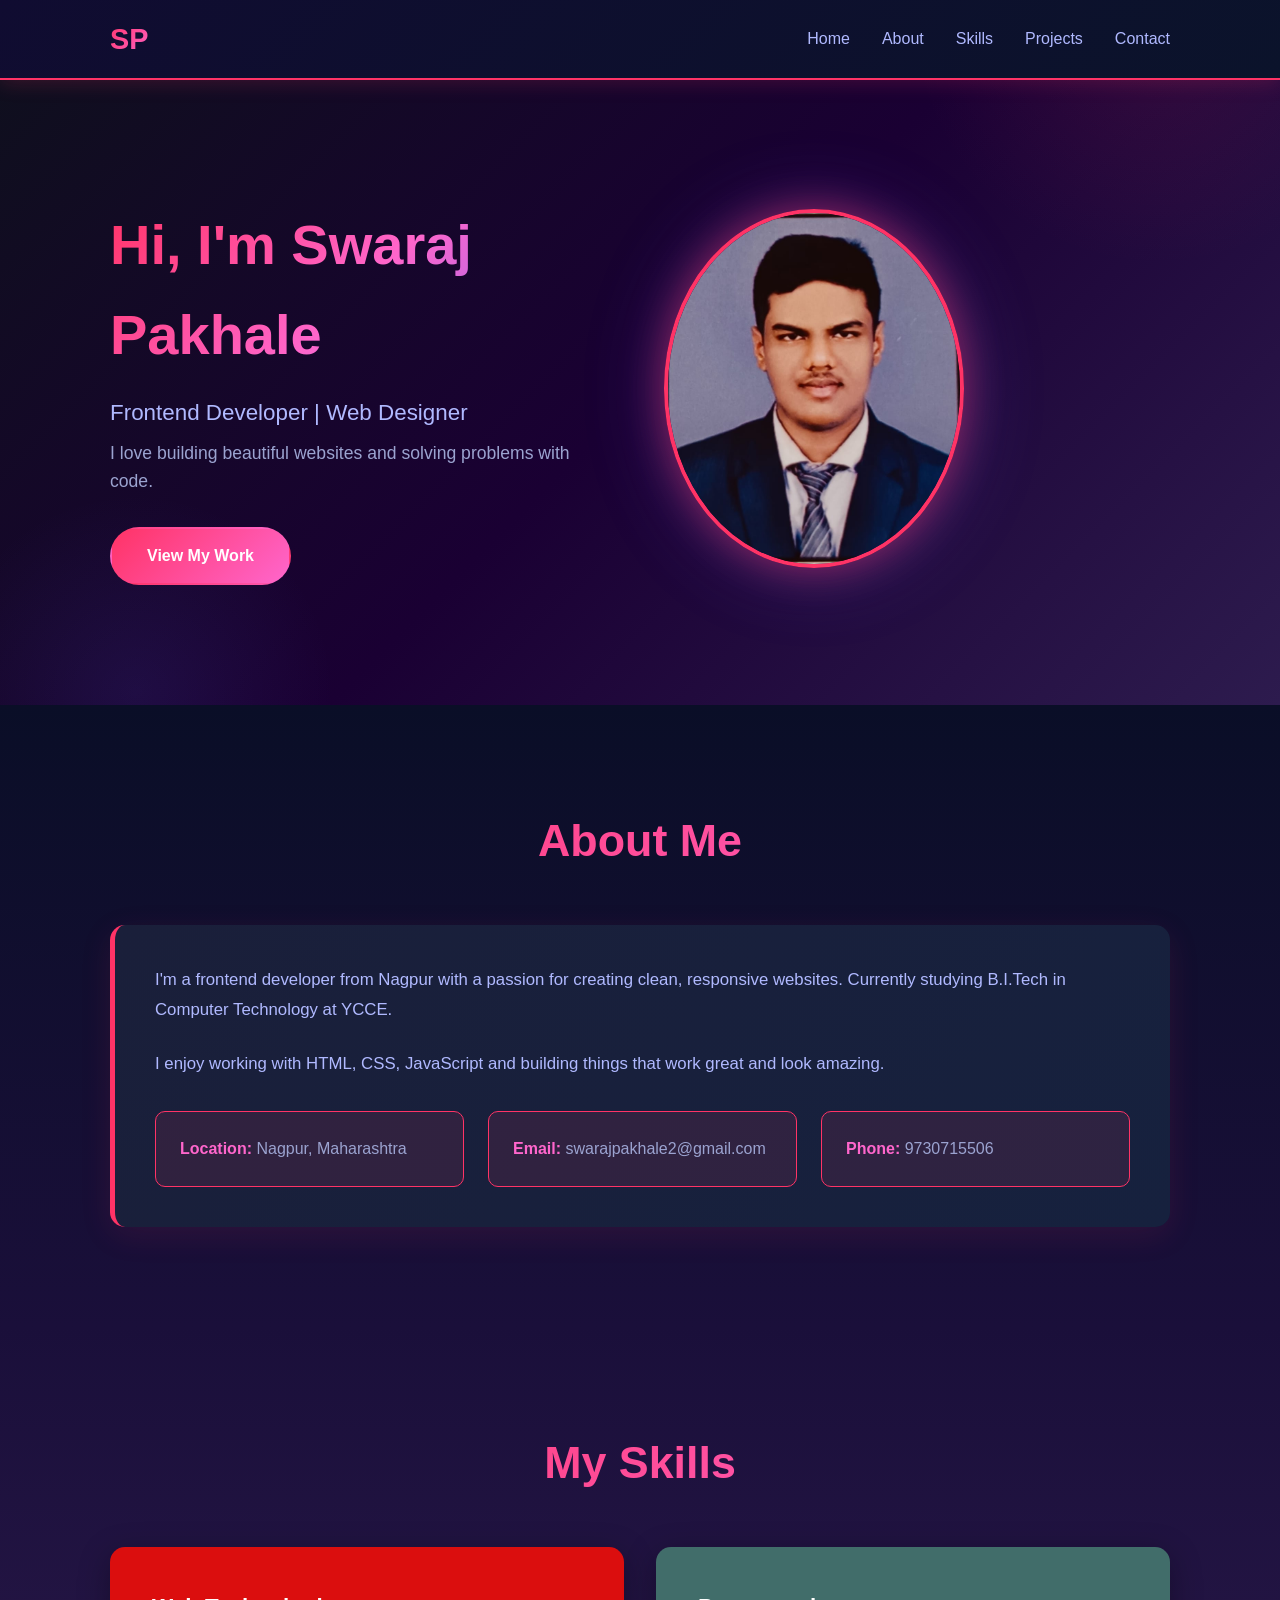
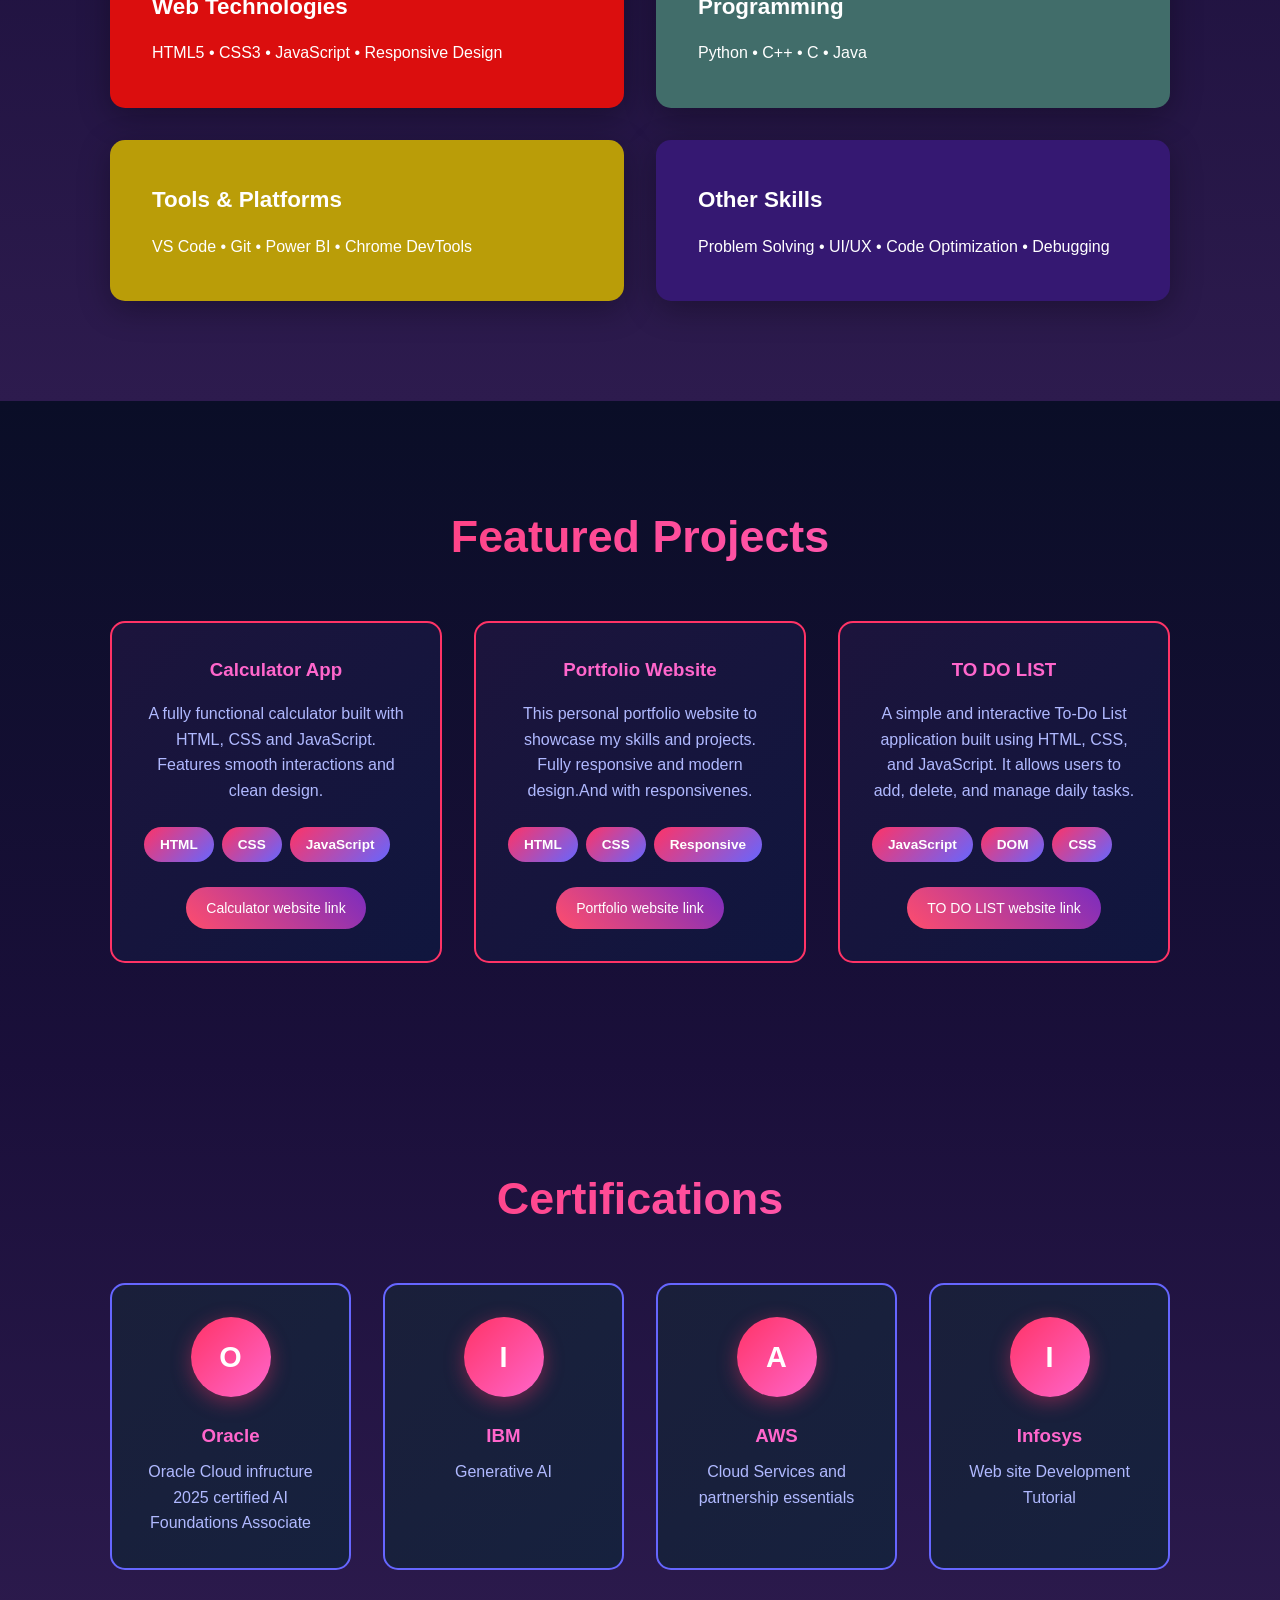
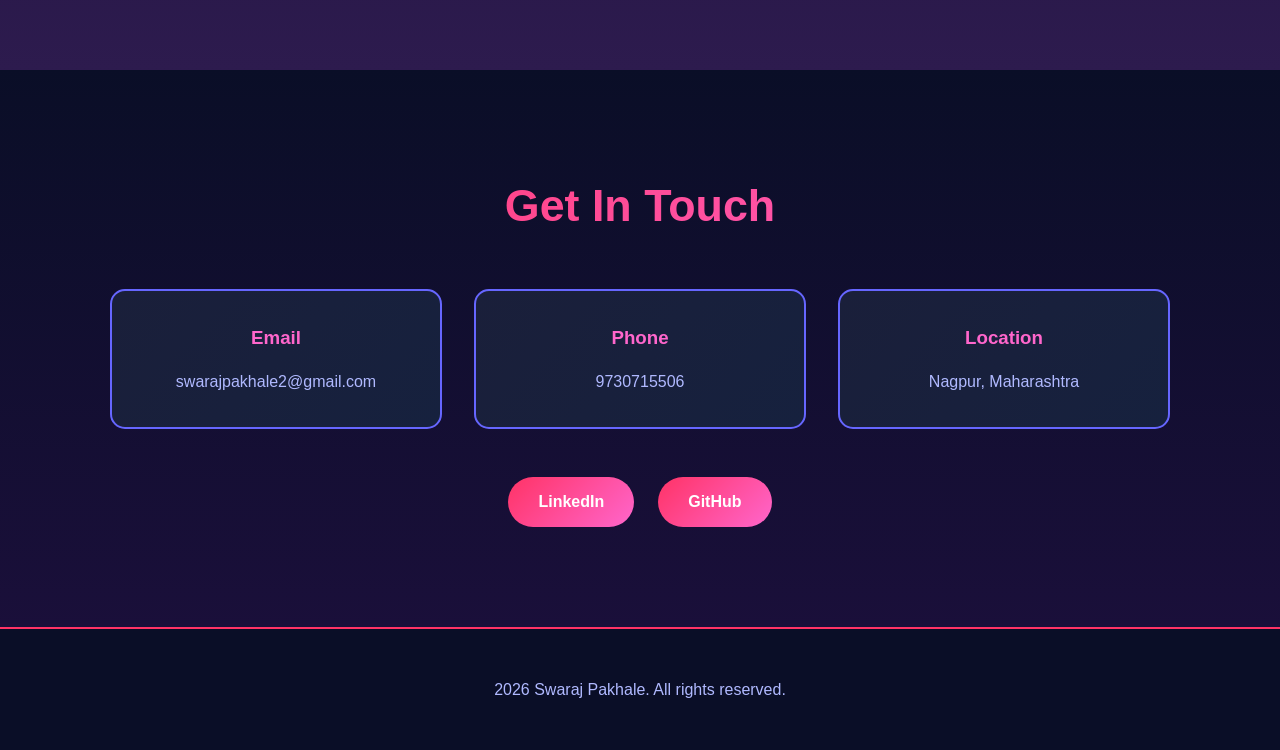
==== index.html @ 711a6324 "Initial portfolio upload Added HTML, CSS and profile image for portfolio website" ====
<!DOCTYPE html>
<html lang="en">
<head>
    <meta charset="UTF-8">
    <meta name="viewport" content="width=device-width, initial-scale=1.0">
    <title>Swaraj Pakhale - Frontend Developer</title>
    <link rel="stylesheet" href="style.css">
</head>
<body>
    <nav class="navbar">
        <div class="container">
        <div class="logo">SP</div>
            <ul class="nav-menu">
                <li><a href="#home">Home</a></li>
                <li><a href="#about">About</a></li>
                <li><a href="#skills">Skills</a></li>
                <li><a href="#projects">Projects</a></li>
                <li><a href="#contact">Contact</a></li>
            </ul>
        </div>
    </nav>

    <header id="home" class="hero">
        <div class="container">
            <div class="hero-text">
                <h1>Hi, I'm Swaraj Pakhale</h1>
                <p class="subtext">Frontend Developer | Web Designer</p>
                <p class="desc">I love building beautiful websites and solving problems with code.</p>
                <a href="#projects" class="btn">View My Work</a>
            </div>
            <div class="hero-image">
               <img src="profile.jpg.jpeg" alt="Swaraj">
            </div>
        </div>
    </header>

    <section id="about" class="about">
        <div class="container">
            <h2>About Me</h2>
            <div class="about-box">
                <p>I'm a frontend developer from Nagpur with a passion for creating clean, responsive websites. Currently studying B.I.Tech in Computer Technology at YCCE.</p>
                <p>I enjoy working with HTML, CSS, JavaScript and building things that work great and look amazing.</p>
                <div class="info-items">
                    <div class="info">
                        <strong>Location:</strong> Nagpur, Maharashtra
                    </div>
                    <div class="info">
                        <strong>Email:</strong> swarajpakhale2@gmail.com
                    </div>
                    <div class="info">
                        <strong>Phone:</strong> 9730715506
                    </div>
                </div>
            </div>
        </div>
    </section>

    <section id="skills" class="skills">
        <div class="container">
            <h2>My Skills</h2>
            <div class="skills-grid">
                <div class="skill-card" style="background: #db0e0e;">
                    <h3>Web Technologies</h3>
                    <p>HTML5 • CSS3 • JavaScript • Responsive Design</p>
                </div>
                <div class="skill-card" style="background: #416d6a;">
                    <h3>Programming</h3>
                    <p>Python • C++ • C • Java</p>
                </div>
                <div class="skill-card" style="background: #ba9d08;">
                    <h3>Tools & Platforms</h3>
                    <p>VS Code • Git • Power BI • Chrome DevTools</p>
                </div>
                <div class="skill-card" style="background: #351872;">
                    <h3>Other Skills</h3>
                    <p>Problem Solving • UI/UX • Code Optimization • Debugging</p>
                </div>
            </div>
        </div>
    </section>

    <section id="projects" class="projects">
        <div class="container">
            <h2>Featured Projects</h2>
            <div class="projects-grid">
                <div class="project">
                    <h3>Calculator App</h3>
                    <p>A fully functional calculator built with HTML, CSS and JavaScript. Features smooth interactions and clean design.</p>
                    <div class="tags">
                        <span class="tag">HTML</span>
                        <span class="tag">CSS</span>
                        <span class="tag">JavaScript</span>
                    </div>
                    <div class="project-link">
                    <a href="https://github.com/swarajpakhale/swarajpakhale.calculator-project">
                        Calculator website link
                     </a>
                    </div>            
                </div>
                <div class="project">
                    <h3>Portfolio Website</h3>
                    <p>This personal portfolio website to showcase my skills and projects. Fully responsive and modern design.And with responsivenes.</p>
                    <div class="tags">
                        <span class="tag">HTML</span>
                        <span class="tag">CSS</span>
                        <span class="tag">Responsive</span>
                    </div>
                    <div class="project-link">
                    <a href="http://127.0.0.1:5501/portfolio.website/index.html">
                        Portfolio website link
                     </a>
                    </div>
                </div>
                <div class="project">
                    <h3>TO DO LIST</h3>
                    <p>A simple and interactive To-Do List application built using HTML, CSS, and JavaScript. It allows users to add, delete, and manage daily tasks.</p>
                    <div class="tags">
                        <span class="tag">JavaScript</span>
                        <span class="tag">DOM</span>
                        <span class="tag">CSS</span>
                    </div>
                    <div class="project-link">
                    <a href="http://127.0.0.1:5501/TODO_LIST/index.html">
                        TO DO LIST website link
                     </a>
                    </div>
                </div>
            </div>
        </div>
    </section>

    <section class="certifications">
        <div class="container">
            <h2>Certifications</h2>
            <div class="cert-grid">
                <div class="cert">
                    <div class="cert-badge">O</div>
                    <h3>Oracle</h3>
                    <p>Oracle Cloud infructure 2025 certified AI Foundations Associate</p>
                </div>
                <div class="cert">
                    <div class="cert-badge">I</div>
                    <h3>IBM</h3>
                    <p>Generative AI</p>
                </div>
                <div class="cert">
                    <div class="cert-badge">A</div>
                    <h3>AWS</h3>
                    <p>Cloud Services and partnership essentials</p>
                </div>
                <div class="cert">
                    <div class="cert-badge">I</div>
                    <h3>Infosys</h3>
                    <p>Web site Development Tutorial</p>
                </div>
            </div>
        </div>
    </section>

    <section id="contact" class="contact">
        <div class="container">
            <h2>Get In Touch</h2>
            <div class="contact-info">
                <div class="contact-item">
                    <h3>Email</h3>
                    <a href="mailto:swarajpakhale2@gmail.com">swarajpakhale2@gmail.com</a>
                </div>
                <div class="contact-item">
                    <h3>Phone</h3>
                    <a href="tel:+919730715506">9730715506</a>
                </div>
                <div class="contact-item">
                    <h3>Location</h3>
                    <p>Nagpur, Maharashtra</p>
                </div>
            </div>
            <div class="social">
                <a href="https://www.linkedin.com/in/swaraj-pakhale-877059386/" class="social-link">LinkedIn</a>
                <a href="https://github.com/swarajpakhale" class="social-link">GitHub</a>
            </div>
        </div>
    </section>

    <footer>
        <p> 2026 Swaraj Pakhale. All rights reserved.</p>
    </footer>
</body>
</html>
---- style.css ----
* {
    margin: 0;
    padding: 0;
    box-sizing: border-box;
}

body {
    font-family: 'Segoe UI', Arial, sans-serif;
    line-height: 1.6;
    color: #fff;
    background: #080c23;
}

.container {
    max-width: 1100px;
    margin: 0 auto;
    padding: 0 20px;
}

.navbar {
    background: linear-gradient(135deg, #100c31 0%, #0b132b 100%);
    box-shadow: 0 2px 20px rgba(255, 51, 102, 0.2);
    position: sticky;
    top: 0;
    z-index: 100;
    border-bottom: 2px solid #ff3366;
}

.navbar .container {
    display: flex;
    justify-content: space-between;
    align-items: center;
    padding: 1rem 20px;
}

.logo {
    font-size: 1.8rem;
    font-weight: bold;
    background: linear-gradient(135deg, #ff3366 0%, #ff66cc 100%);
    -webkit-background-clip: text;
    -webkit-text-fill-color: transparent;
    background-clip: text;
}

.nav-menu {
    display: flex;
    list-style: none;
    gap: 2rem;
}

.nav-menu a {
    text-decoration: none;
    color: #b0b9ff;
    font-weight: 500;
    transition: 0.3s;
    position: relative;
}

.nav-menu a:hover {
    color: #ff3366;
}

.nav-menu a::after {
    content: '';
    position: absolute;
    bottom: -5px;
    left: 0;
    width: 0;
    height: 2px;
    background: linear-gradient(90deg, #ff3366, #ff66cc);
    transition: 0.3s;
}

.nav-menu a:hover::after {
    width: 100%;
}

.hero {
    background: linear-gradient(135deg, #0f0f1e 0%, #1a0033 50%, #2d1b4e 100%);
    color: #fff;
    padding: 120px 0;
    position: relative;
    overflow: hidden;
}

.hero::before {
    content: '';
    position: absolute;
    top: -50%;
    right: -10%;
    width: 500px;
    height: 500px;
    background: radial-gradient(circle, rgba(255, 51, 102, 0.1) 0%, transparent 70%);
    border-radius: 50%;
    animation: float 8s ease-in-out infinite;
}

.hero::after {
    content: '';
    position: absolute;
    bottom: -30%;
    left: -5%;
    width: 400px;
    height: 400px;
    background: radial-gradient(circle, rgba(102, 102, 255, 0.1) 0%, transparent 70%);
    border-radius: 50%;
    animation: float 10s ease-in-out infinite 1s;
}

@keyframes float {
    0%, 100% {
        transform: translateY(0);
    }
    50% {
        transform: translateY(30px);
    }
}

.hero .container {
    display: grid;
    grid-template-columns: 1fr 1fr;
    gap: 3rem;
    align-items: center;
    position: relative;
    z-index: 1;
}

.hero h1 {
    font-size: 3.5rem;
    margin-bottom: 1rem;
    background: linear-gradient(135deg, #ff3366 0%, #ff66cc 50%, #6666ff 100%);
    -webkit-background-clip: text;
    -webkit-text-fill-color: transparent;
    background-clip: text;
}

.subtext {
    font-size: 1.4rem;
    margin-bottom: 0.5rem;
    color: #b0b9ff;
}

.desc {
    font-size: 1.1rem;
    margin-bottom: 2rem;
    color: #9ba3d0;
}

.btn {
    display: inline-block;
    background: linear-gradient(135deg, #ff3366 0%, #ff66cc 100%);
    color: white;
    padding: 14px 35px;
    border-radius: 50px;
    text-decoration: none;
    font-weight: bold;
    transition: 0.3s;
    border: 2px solid transparent;
}

.btn:hover {
    transform: translateY(-3px);
    box-shadow: 0 10px 30px rgba(255, 51, 102, 0.4);
}

.hero-image {
    position: relative;
}

.hero-image img {
    width: 100%;
    max-width: 300px;
    border-radius: 50%;
    border: 4px solid #ff3366;
    box-shadow: 0 0 40px rgba(255, 51, 102, 0.5), 0 0 80px rgba(102, 102, 255, 0.3);
    transition: 0.3s;
}

.hero-image img:hover {
    transform: scale(1.05);
    box-shadow: 0 0 60px rgba(255, 51, 102, 0.8), 0 0 100px rgba(102, 102, 255, 0.5);
}

.about {
    padding: 100px 0;
    background: linear-gradient(180deg, #0a0e27 0%, #1a0f3a 100%);
}

.about h2, .skills h2, .projects h2, .certifications h2, .contact h2 {
    font-size: 2.8rem;
    margin-bottom: 3rem;
    text-align: center;
    background: linear-gradient(135deg, #ff3366 0%, #ff66cc 100%);
    -webkit-background-clip: text;
    -webkit-text-fill-color: transparent;
    background-clip: text;
}

.about-box {
    background: linear-gradient(135deg, #1a1f3a 0%, #16213e 100%);
    padding: 2.5rem;
    border-radius: 15px;
    border-left: 5px solid #ff3366;
    box-shadow: 0 8px 32px rgba(255, 51, 102, 0.1);
}

.about-box p {
    margin-bottom: 1.5rem;
    font-size: 1.05rem;
    color: #b0b9ff;
    line-height: 1.8;
}

.info-items {
    display: grid;
    grid-template-columns: repeat(3, 1fr);
    gap: 1.5rem;
    margin-top: 2rem;
}

.info {
    background: rgba(255, 51, 102, 0.1);
    border: 1px solid #ff3366;
    padding: 1.5rem;
    border-radius: 10px;
    color: #9ba3d0;
}

.info strong {
    color: #ff66cc;
}

.skills {
    padding: 100px 0;
    background: linear-gradient(180deg, #1a0f3a 0%, #2d1b4e 100%);
}

.skills-grid {
    display: grid;
    grid-template-columns: repeat(2, 1fr);
    gap: 2rem;
}

.skill-card {
    padding: 2.5rem;
    border-radius: 15px;
    color: white;
    box-shadow: 0 8px 32px rgba(0, 0, 0, 0.3);
    transition: 0.3s;
    border: 2px solid transparent;
    position: relative;
    overflow: hidden;
}

.skill-card::before {
    content: '';
    position: absolute;
    top: 0;
    left: 0;
    right: 0;
    bottom: 0;
    background: linear-gradient(135deg, rgba(255, 255, 255, 0.1) 0%, transparent 100%);
    opacity: 0;
    transition: 0.3s;
}

.skill-card:hover {
    transform: translateY(-8px);
    box-shadow: 0 15px 40px rgba(255, 51, 102, 0.3);
}

.skill-card:hover::before {
    opacity: 1;
}

.skill-card h3 {
    margin-bottom: 1rem;
    font-size: 1.4rem;
    position: relative;
    z-index: 1;
}

.skill-card p {
    position: relative;
    z-index: 1;
}

.projects {
    padding: 100px 0;
    background: linear-gradient(180deg, #0a0e27 0%, #1a0f3a 100%);
}

.projects-grid {
    display: grid;
    grid-template-columns: repeat(3, 1fr);
    gap: 2rem;
}

/* Certified project below css*/
.project {
    background: linear-gradient(135deg, #1c143c 0%, #10163e 100%);
    padding: 2rem;
    border-radius: 15px;
    border: 2px solid #ff3366;
    transition: 0.3s;
    text-align:center;
}

.project-link {
  display: flex;
  justify-content: center;   /* center horizontally */
  margin-top: 25px;          /* push it down */
}

.project-link a {
  padding: 10px 20px;
  background: linear-gradient(45deg, #ff4d6d, #7b2cbf);
  color: white;
  text-decoration: none;
  border-radius: 25px;
  font-size: 14px;
}

.project-link a:hover {
  transform: translateY(-2px);
  box-shadow: 0 5px 15px rgba(0,0,0,0.3);
}

.project:hover {
    transform: translateY(-10px);
    box-shadow: 0 15px 40px rgba(255, 51, 102, 0.4);
    border-color: #ff66cc;
}

.project h3 {
    margin-bottom: 1rem;
    color: #ff66cc;
}

.project p {
    color: #b0b9ff;
    margin-bottom: 1.5rem;
}

.tags {
    display: flex;
    gap: 0.5rem;
    flex-wrap: wrap;
}

.tag {
    background: linear-gradient(135deg, #ff3366 0%, #6666ff 100%);
    padding: 0.4rem 1rem;
    border-radius: 20px;
    font-size: 0.85rem;
    font-weight: bold;
}

.certifications {
    padding: 100px 0;
    background: linear-gradient(180deg, #1a0f3a 0%, #2d1b4e 100%);
}

.cert-grid {
    display: grid;
    grid-template-columns: repeat(4, 1fr);
    gap: 2rem;
}

.cert {
    background: linear-gradient(135deg, #1a1f3a 0%, #16213e 100%);
    padding: 2rem;
    text-align: center;
    border-radius: 15px;
    border: 2px solid #6666ff;
    transition: 0.3s;
}

.cert:hover {
    border-color: #ff3366;
    box-shadow: 0 10px 30px rgba(255, 51, 102, 0.3);
    transform: translateY(-5px);
}

.cert-badge {
    display: flex;
    align-items: center;
    justify-content: center;
    width: 80px;
    height: 80px;
    background: linear-gradient(135deg, #ff3366 0%, #ff66cc 100%);
    color: white;
    border-radius: 50%;
    font-size: 1.8rem;
    font-weight: bold;
    margin: 0 auto 1.5rem;
    box-shadow: 0 5px 20px rgba(255, 51, 102, 0.4);
}

.cert h3 {
    margin-bottom: 0.5rem;
    color: #ff66cc;
}

.cert p {
    color: #b0b9ff;
}

.contact {
    padding: 100px 0;
    background: linear-gradient(180deg, #0a0e27 0%, #1a0f3a 100%);
}

.contact-info {
    display: grid;
    grid-template-columns: repeat(3, 1fr);
    gap: 2rem;
    margin-bottom: 3rem;
}

.contact-item {
    background: linear-gradient(135deg, #1a1f3a 0%, #16213e 100%);
    padding: 2rem;
    border-radius: 15px;
    text-align: center;
    border: 2px solid #6666ff;
    transition: 0.3s;
}

.contact-item:hover {
    border-color: #ff3366;
    box-shadow: 0 10px 30px rgba(255, 51, 102, 0.3);
}

.contact-item h3 {
    margin-bottom: 1rem;
    color: #ff66cc;
}

.contact-item a, .contact-item p {
    color: #b0b9ff;
    text-decoration: none;
}

.contact-item a:hover {
    color: #ff66cc;
    text-decoration: underline;
}

.social {
    display: flex;
    justify-content: center;
    gap: 1.5rem;
}

.social-link {
    background: linear-gradient(135deg, #ff3366 0%, #ff66cc 100%);
    color: white;
    padding: 12px 30px;
    border-radius: 50px;
    text-decoration: none;
    font-weight: bold;
    transition: 0.3s;
}

.social-link:hover {
    transform: translateY(-3px);
    box-shadow: 0 10px 30px rgba(255, 51, 102, 0.4);
}

footer {
    background: #0a0e27;
    color: #b0b9ff;
    text-align: center;
    padding: 3rem;
    border-top: 2px solid #ff3366;
}

@media (max-width: 768px) {
    .hero .container {
        grid-template-columns: 1fr;
    }

    .hero h1 {
        font-size: 2rem;
    }

    .nav-menu {
        gap: 1rem;
        font-size: 0.9rem;
    }

    .skills-grid {
        grid-template-columns: 1fr;
    }

    .projects-grid {
        grid-template-columns: 1fr;
    }

    .cert-grid {
        grid-template-columns: repeat(2, 1fr);
    }

    .contact-info {
        grid-template-columns: 1fr;
    }

    .info-items {
        grid-template-columns: 1fr;
    }
}
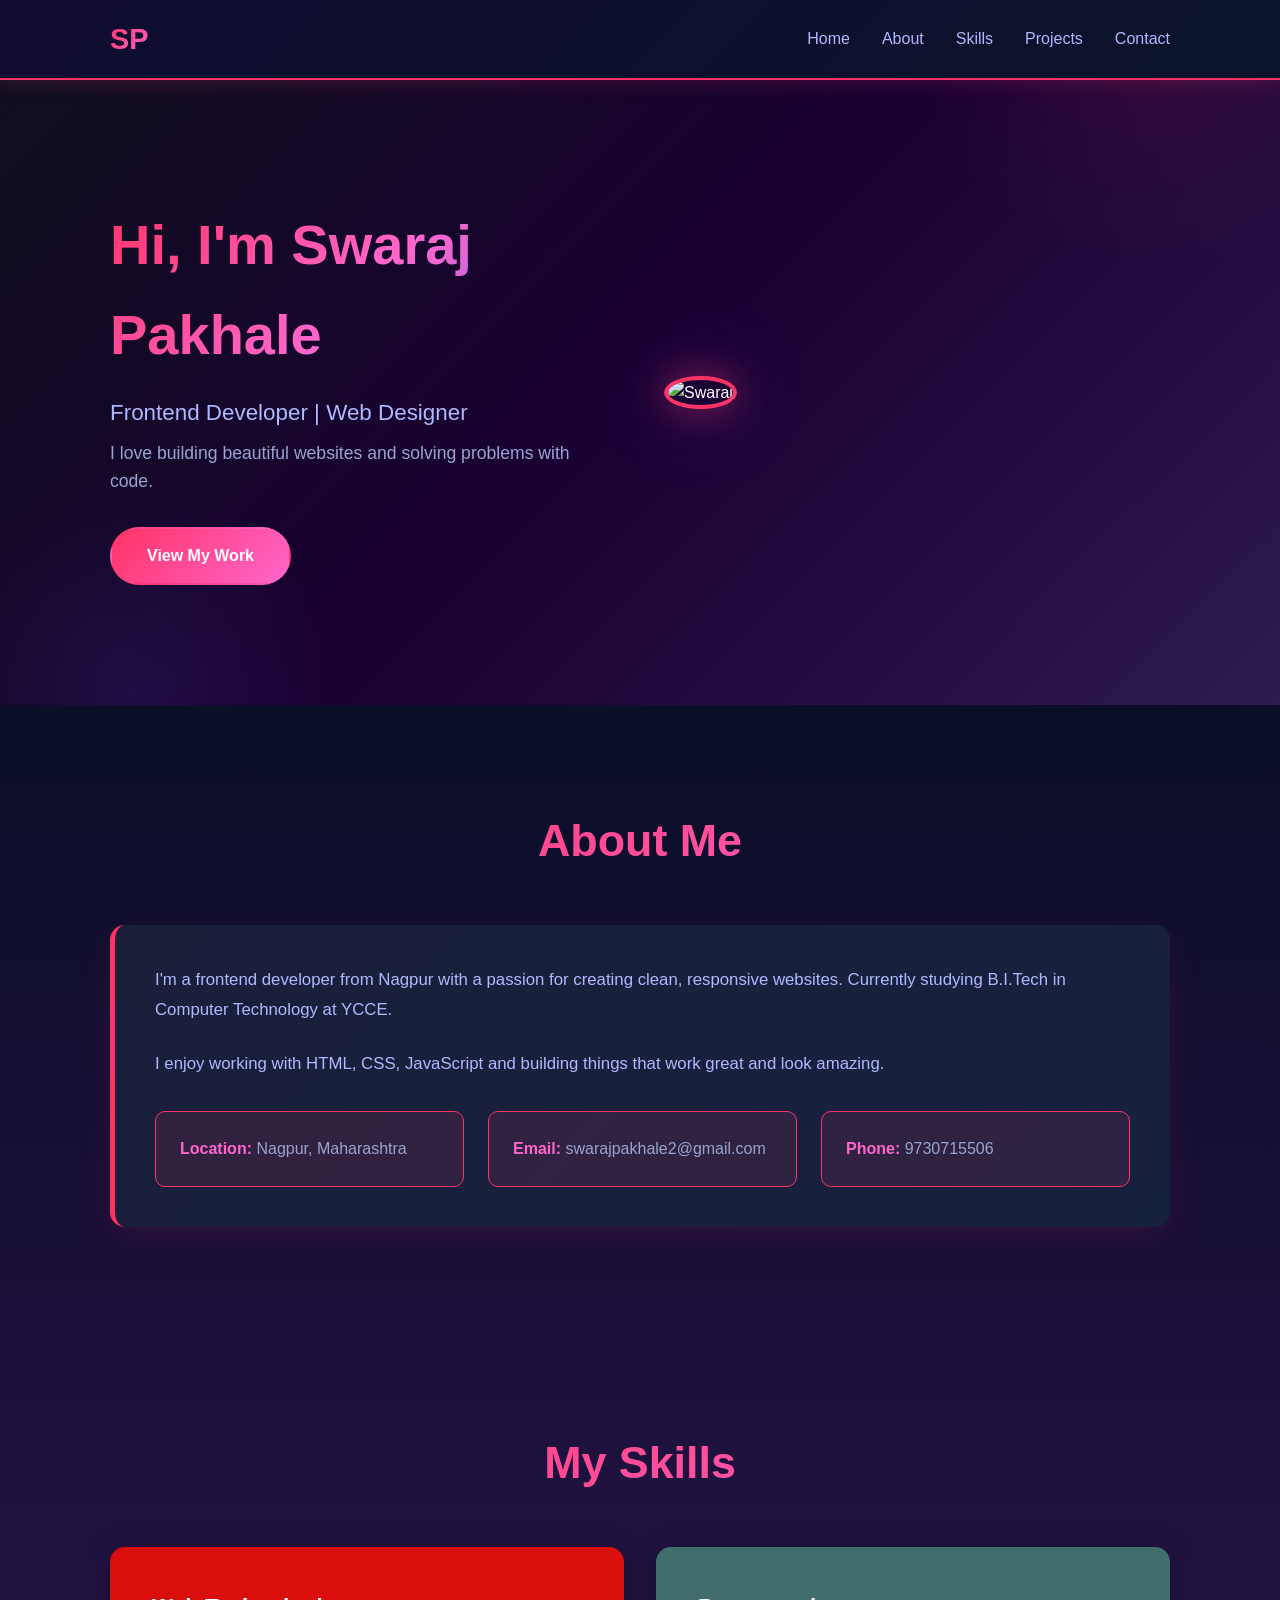
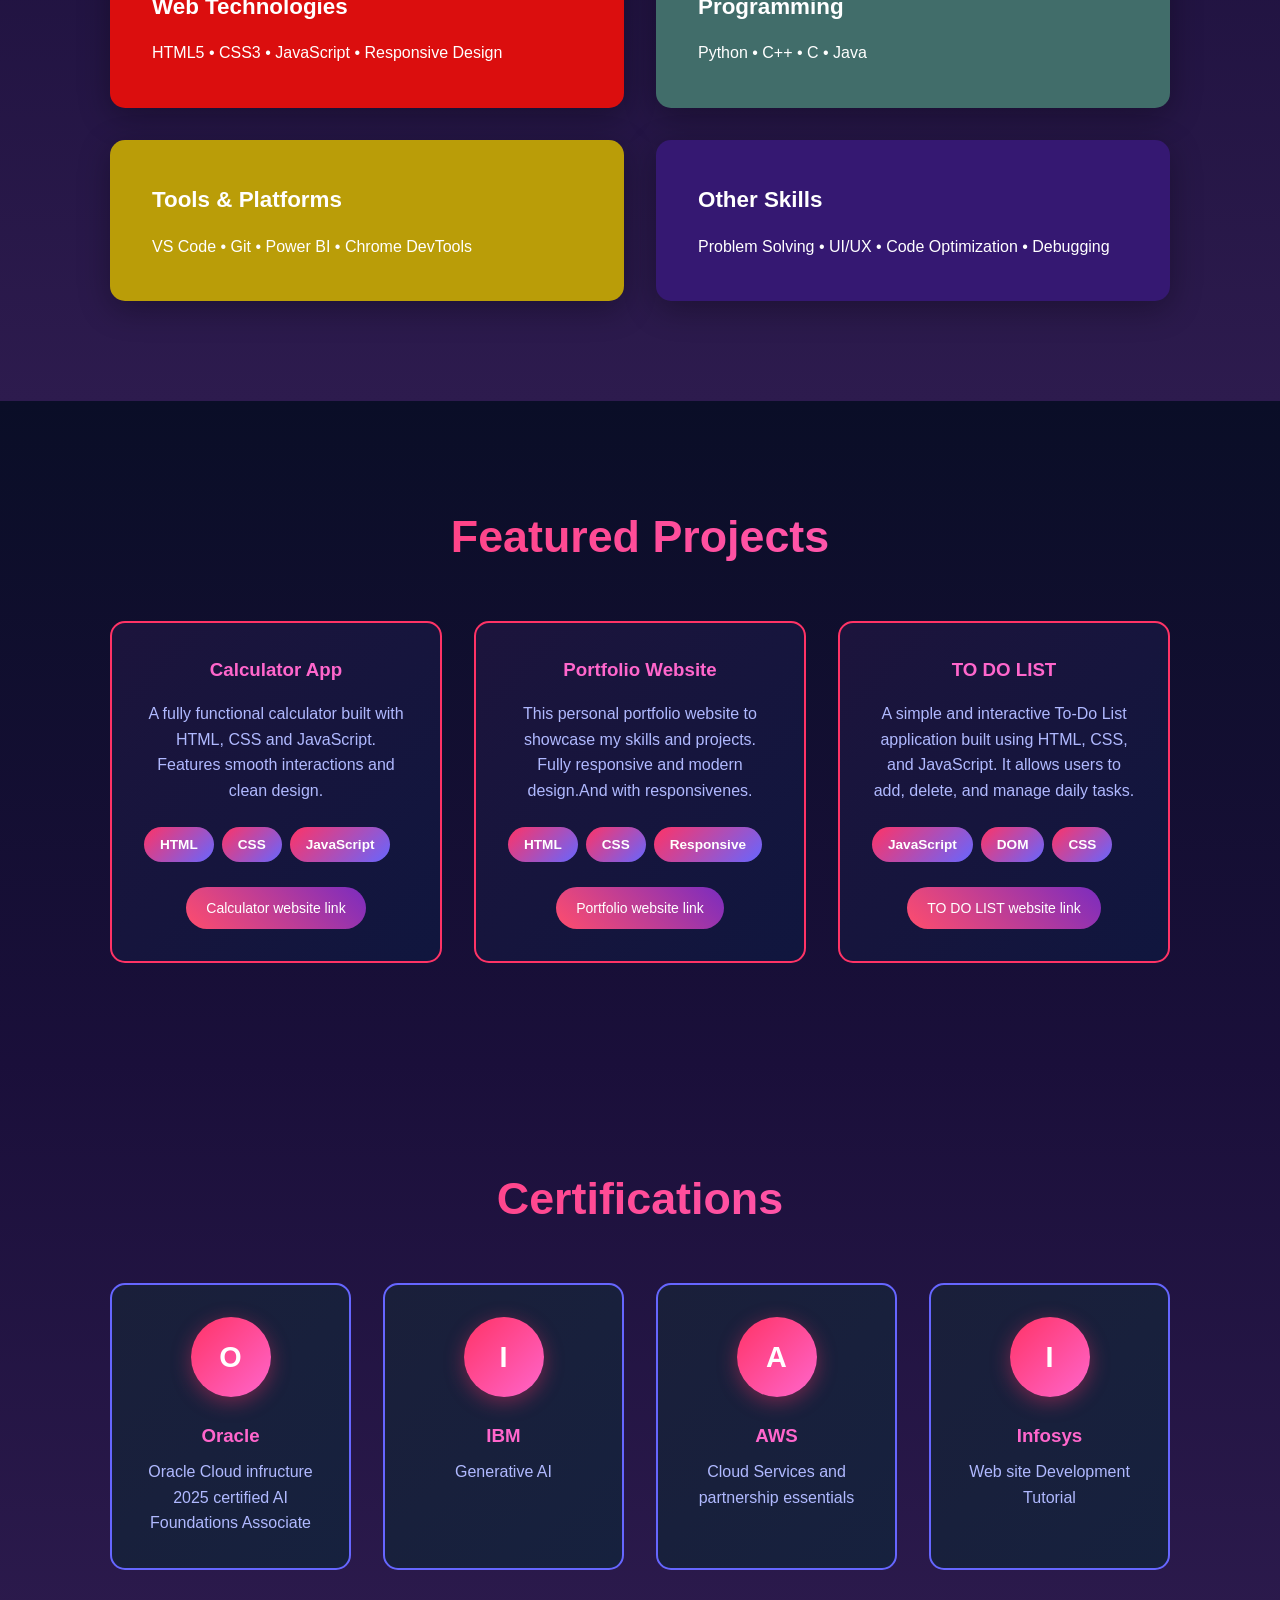
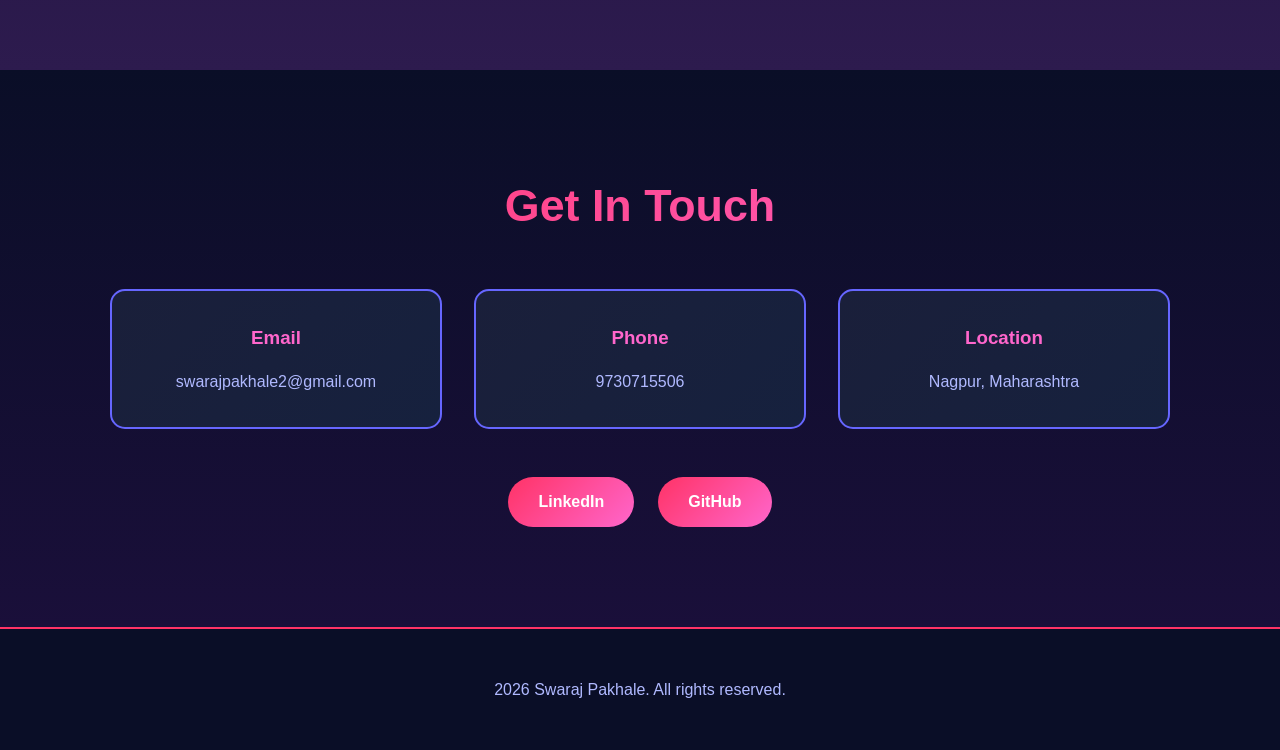
==== commit 4af1928e: "Update index.html" ====
--- a/index.html
+++ b/index.html
@@ -29,7 +29,7 @@
                 <a href="#projects" class="btn">View My Work</a>
             </div>
             <div class="hero-image">
-               <img src="profile.jpg.jpeg" alt="Swaraj">
+               <img src="profile.jpg" alt="Swaraj">
             </div>
         </div>
     </header>
@@ -185,4 +185,4 @@
         <p> 2026 Swaraj Pakhale. All rights reserved.</p>
     </footer>
 </body>
-</html>+</html>
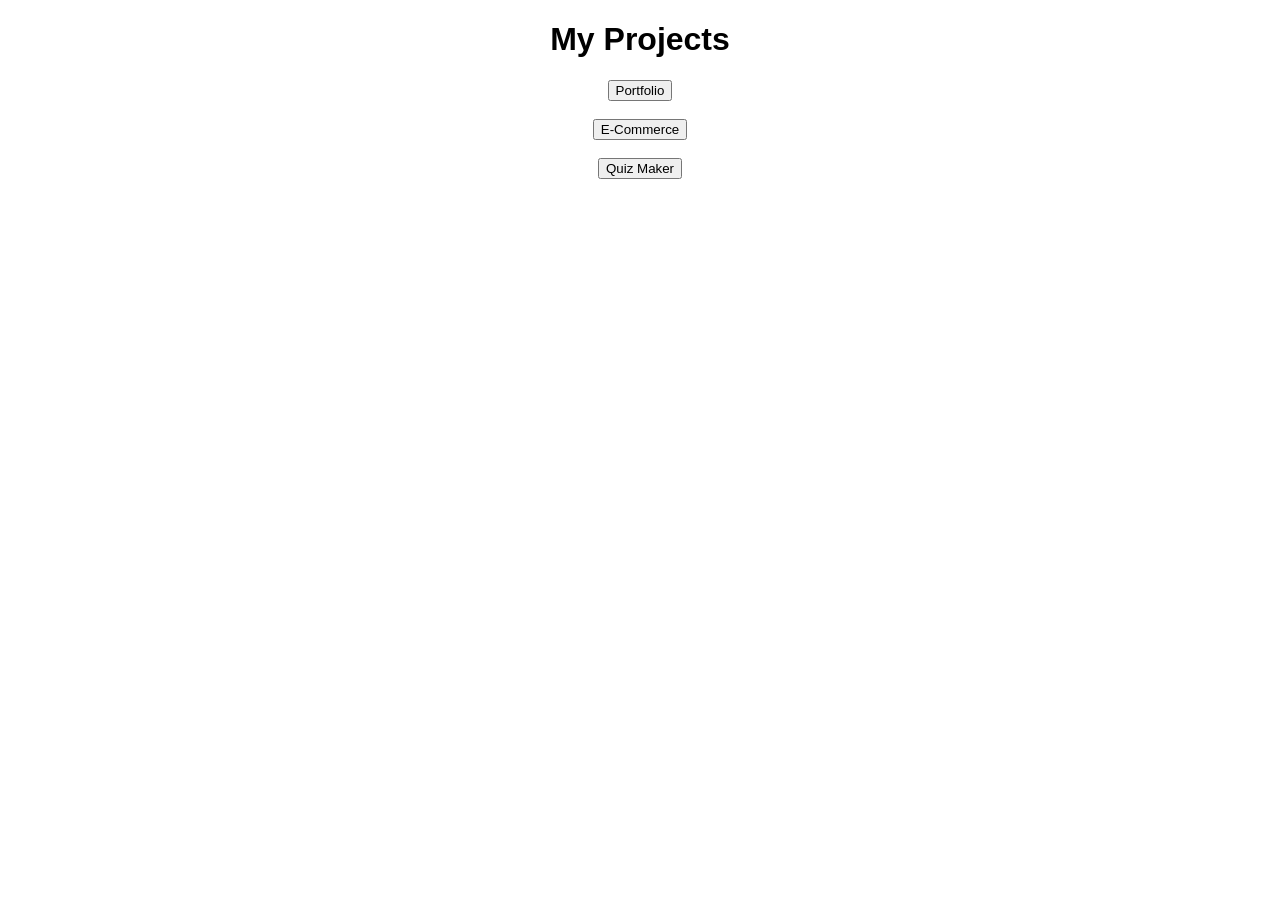
==== commit ba680987: "Update index.html" ====
--- a/index.html
+++ b/index.html
@@ -1,188 +1,27 @@
 <!DOCTYPE html>
-<html lang="en">
+<html>
 <head>
-    <meta charset="UTF-8">
-    <meta name="viewport" content="width=device-width, initial-scale=1.0">
-    <title>Swaraj Pakhale - Frontend Developer</title>
-    <link rel="stylesheet" href="style.css">
+    <title>My Projects</title>
 </head>
-<body>
-    <nav class="navbar">
-        <div class="container">
-        <div class="logo">SP</div>
-            <ul class="nav-menu">
-                <li><a href="#home">Home</a></li>
-                <li><a href="#about">About</a></li>
-                <li><a href="#skills">Skills</a></li>
-                <li><a href="#projects">Projects</a></li>
-                <li><a href="#contact">Contact</a></li>
-            </ul>
-        </div>
-    </nav>
+<body style="text-align:center; font-family:Arial;">
 
-    <header id="home" class="hero">
-        <div class="container">
-            <div class="hero-text">
-                <h1>Hi, I'm Swaraj Pakhale</h1>
-                <p class="subtext">Frontend Developer | Web Designer</p>
-                <p class="desc">I love building beautiful websites and solving problems with code.</p>
-                <a href="#projects" class="btn">View My Work</a>
-            </div>
-            <div class="hero-image">
-               <img src="profile.jpg" alt="Swaraj">
-            </div>
-        </div>
-    </header>
+    <h1>My Projects </h1>
 
-    <section id="about" class="about">
-        <div class="container">
-            <h2>About Me</h2>
-            <div class="about-box">
-                <p>I'm a frontend developer from Nagpur with a passion for creating clean, responsive websites. Currently studying B.I.Tech in Computer Technology at YCCE.</p>
-                <p>I enjoy working with HTML, CSS, JavaScript and building things that work great and look amazing.</p>
-                <div class="info-items">
-                    <div class="info">
-                        <strong>Location:</strong> Nagpur, Maharashtra
-                    </div>
-                    <div class="info">
-                        <strong>Email:</strong> swarajpakhale2@gmail.com
-                    </div>
-                    <div class="info">
-                        <strong>Phone:</strong> 9730715506
-                    </div>
-                </div>
-            </div>
-        </div>
-    </section>
+    <a href="portfolio/index.html">
+        <button>Portfolio</button>
+    </a>
 
-    <section id="skills" class="skills">
-        <div class="container">
-            <h2>My Skills</h2>
-            <div class="skills-grid">
-                <div class="skill-card" style="background: #db0e0e;">
-                    <h3>Web Technologies</h3>
-                    <p>HTML5 • CSS3 • JavaScript • Responsive Design</p>
-                </div>
-                <div class="skill-card" style="background: #416d6a;">
-                    <h3>Programming</h3>
-                    <p>Python • C++ • C • Java</p>
-                </div>
-                <div class="skill-card" style="background: #ba9d08;">
-                    <h3>Tools & Platforms</h3>
-                    <p>VS Code • Git • Power BI • Chrome DevTools</p>
-                </div>
-                <div class="skill-card" style="background: #351872;">
-                    <h3>Other Skills</h3>
-                    <p>Problem Solving • UI/UX • Code Optimization • Debugging</p>
-                </div>
-            </div>
-        </div>
-    </section>
+    <br><br>
 
-    <section id="projects" class="projects">
-        <div class="container">
-            <h2>Featured Projects</h2>
-            <div class="projects-grid">
-                <div class="project">
-                    <h3>Calculator App</h3>
-                    <p>A fully functional calculator built with HTML, CSS and JavaScript. Features smooth interactions and clean design.</p>
-                    <div class="tags">
-                        <span class="tag">HTML</span>
-                        <span class="tag">CSS</span>
-                        <span class="tag">JavaScript</span>
-                    </div>
-                    <div class="project-link">
-                    <a href="https://github.com/swarajpakhale/swarajpakhale.calculator-project">
-                        Calculator website link
-                     </a>
-                    </div>            
-                </div>
-                <div class="project">
-                    <h3>Portfolio Website</h3>
-                    <p>This personal portfolio website to showcase my skills and projects. Fully responsive and modern design.And with responsivenes.</p>
-                    <div class="tags">
-                        <span class="tag">HTML</span>
-                        <span class="tag">CSS</span>
-                        <span class="tag">Responsive</span>
-                    </div>
-                    <div class="project-link">
-                    <a href="http://127.0.0.1:5501/portfolio.website/index.html">
-                        Portfolio website link
-                     </a>
-                    </div>
-                </div>
-                <div class="project">
-                    <h3>TO DO LIST</h3>
-                    <p>A simple and interactive To-Do List application built using HTML, CSS, and JavaScript. It allows users to add, delete, and manage daily tasks.</p>
-                    <div class="tags">
-                        <span class="tag">JavaScript</span>
-                        <span class="tag">DOM</span>
-                        <span class="tag">CSS</span>
-                    </div>
-                    <div class="project-link">
-                    <a href="http://127.0.0.1:5501/TODO_LIST/index.html">
-                        TO DO LIST website link
-                     </a>
-                    </div>
-                </div>
-            </div>
-        </div>
-    </section>
+    <a href="E-Commerce/index.html">
+        <button>E-Commerce</button>
+    </a>
 
-    <section class="certifications">
-        <div class="container">
-            <h2>Certifications</h2>
-            <div class="cert-grid">
-                <div class="cert">
-                    <div class="cert-badge">O</div>
-                    <h3>Oracle</h3>
-                    <p>Oracle Cloud infructure 2025 certified AI Foundations Associate</p>
-                </div>
-                <div class="cert">
-                    <div class="cert-badge">I</div>
-                    <h3>IBM</h3>
-                    <p>Generative AI</p>
-                </div>
-                <div class="cert">
-                    <div class="cert-badge">A</div>
-                    <h3>AWS</h3>
-                    <p>Cloud Services and partnership essentials</p>
-                </div>
-                <div class="cert">
-                    <div class="cert-badge">I</div>
-                    <h3>Infosys</h3>
-                    <p>Web site Development Tutorial</p>
-                </div>
-            </div>
-        </div>
-    </section>
+    <br><br>
 
-    <section id="contact" class="contact">
-        <div class="container">
-            <h2>Get In Touch</h2>
-            <div class="contact-info">
-                <div class="contact-item">
-                    <h3>Email</h3>
-                    <a href="mailto:swarajpakhale2@gmail.com">swarajpakhale2@gmail.com</a>
-                </div>
-                <div class="contact-item">
-                    <h3>Phone</h3>
-                    <a href="tel:+919730715506">9730715506</a>
-                </div>
-                <div class="contact-item">
-                    <h3>Location</h3>
-                    <p>Nagpur, Maharashtra</p>
-                </div>
-            </div>
-            <div class="social">
-                <a href="https://www.linkedin.com/in/swaraj-pakhale-877059386/" class="social-link">LinkedIn</a>
-                <a href="https://github.com/swarajpakhale" class="social-link">GitHub</a>
-            </div>
-        </div>
-    </section>
+    <a href="quiz-maker/index.html">
+        <button>Quiz Maker</button>
+    </a>
 
-    <footer>
-        <p> 2026 Swaraj Pakhale. All rights reserved.</p>
-    </footer>
 </body>
 </html>
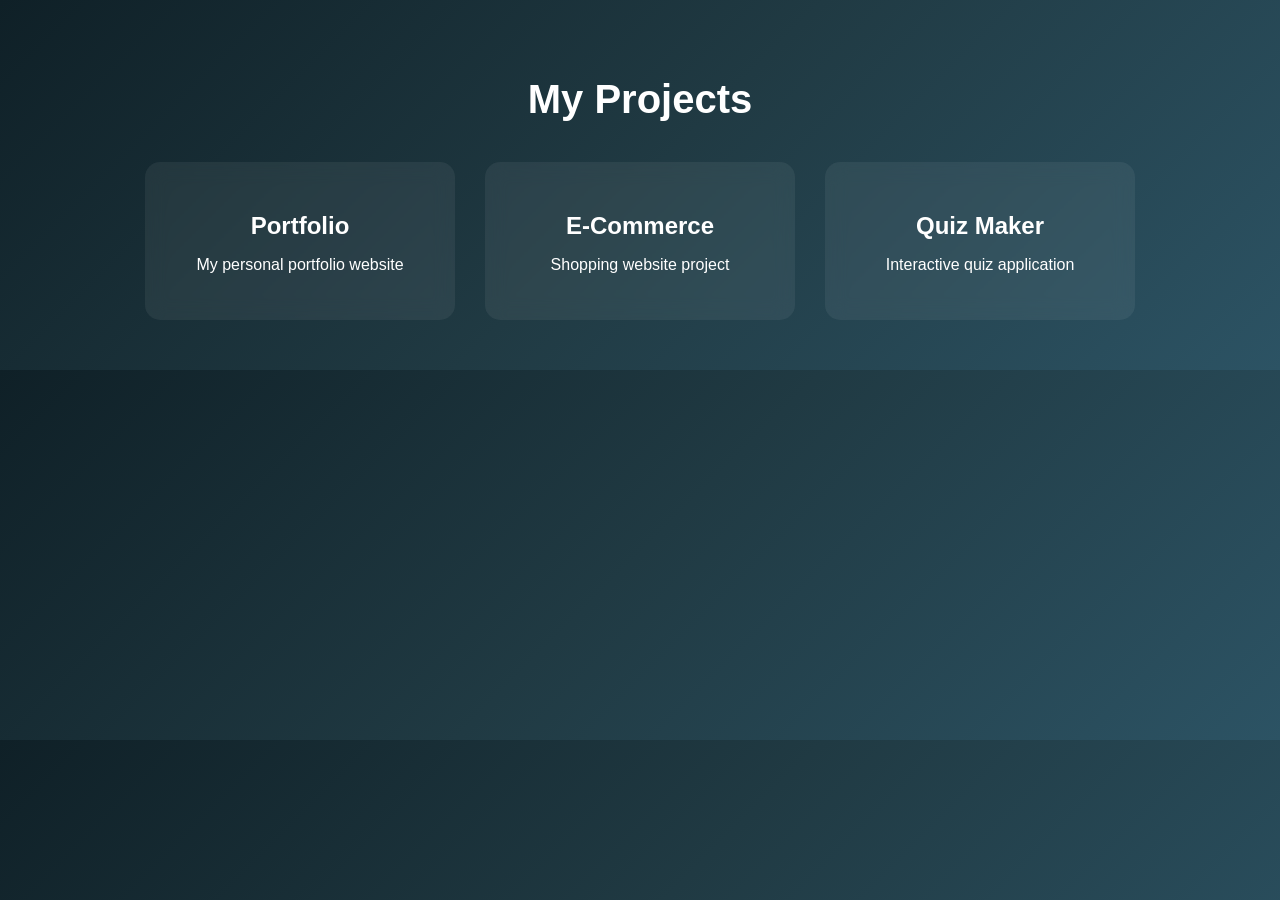
==== commit e2072a80: "fixed homepage" ====
--- a/index.html
+++ b/index.html
@@ -2,26 +2,32 @@
 <html>
 <head>
     <title>My Projects</title>
+    <link rel="stylesheet" href="style.css">
 </head>
-<body style="text-align:center; font-family:Arial;">
+<body>
 
-    <h1>My Projects </h1>
+    <div class="container">
+        <h1>My Projects </h1>
 
-    <a href="portfolio/index.html">
-        <button>Portfolio</button>
-    </a>
+        <div class="cards">
 
-    <br><br>
+            <a href="portfolio/index.html" class="card">
+                <h2>Portfolio</h2>
+                <p>My personal portfolio website</p>
+            </a>
 
-    <a href="E-Commerce/index.html">
-        <button>E-Commerce</button>
-    </a>
+            <a href="E-Commerce/index.html" class="card">
+                <h2>E-Commerce</h2>
+                <p>Shopping website project</p>
+            </a>
 
-    <br><br>
+            <a href="quiz-maker/index.html" class="card">
+                <h2>Quiz Maker</h2>
+                <p>Interactive quiz application</p>
+            </a>
 
-    <a href="quiz-maker/index.html">
-        <button>Quiz Maker</button>
-    </a>
+        </div>
+    </div>
 
 </body>
-</html>
+</html>
--- a/style.css
+++ b/style.css
@@ -0,0 +1,43 @@
+body {
+    margin: 0;
+    font-family: Arial, sans-serif;
+    background: linear-gradient(135deg, #0f2027, #203a43, #2c5364);
+    color: white;
+    text-align: center;
+}
+
+.container {
+    padding: 50px 20px;
+}
+
+h1 {
+    margin-bottom: 40px;
+    font-size: 40px;
+}
+
+.cards {
+    display: flex;
+    justify-content: center;
+    gap: 30px;
+    flex-wrap: wrap;
+}
+
+.card {
+    background: #ffffff10;
+    padding: 30px;
+    border-radius: 15px;
+    width: 250px;
+    text-decoration: none;
+    color: white;
+    transition: 0.3s;
+    backdrop-filter: blur(10px);
+}
+
+.card:hover {
+    transform: translateY(-10px);
+    background: #ffffff20;
+}
+
+.card h2 {
+    margin-bottom: 10px;
+}
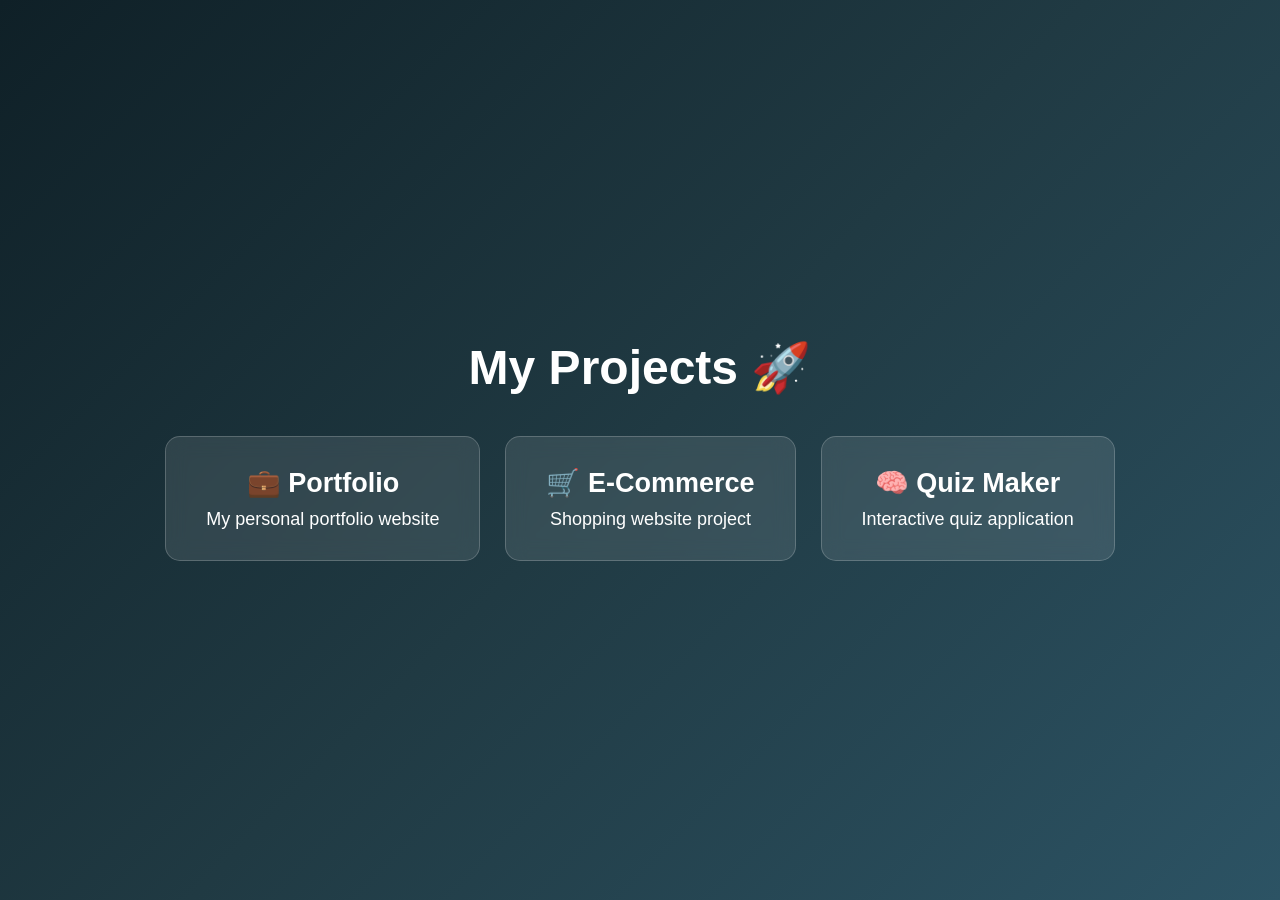
==== commit 75207781: "final fix homepage and css" ====
--- a/index.html
+++ b/index.html
@@ -7,22 +7,22 @@
 <body>
 
     <div class="container">
-        <h1>My Projects </h1>
+        <h1>My Projects 🚀</h1>
 
         <div class="cards">
 
             <a href="portfolio/index.html" class="card">
-                <h2>Portfolio</h2>
+                <h2>💼 Portfolio</h2>
                 <p>My personal portfolio website</p>
             </a>
 
             <a href="E-Commerce/index.html" class="card">
-                <h2>E-Commerce</h2>
+                <h2>🛒 E-Commerce</h2>
                 <p>Shopping website project</p>
             </a>
 
             <a href="quiz-maker/index.html" class="card">
-                <h2>Quiz Maker</h2>
+                <h2>🧠 Quiz Maker</h2>
                 <p>Interactive quiz application</p>
             </a>
 
--- a/style.css
+++ b/style.css
@@ -1,43 +1,61 @@
+/* Reset */
+* {
+    margin: 0;
+    padding: 0;
+    box-sizing: border-box;
+}
+
+/* Background */
 body {
-    margin: 0;
-    font-family: Arial, sans-serif;
+    font-family: 'Segoe UI', sans-serif;
     background: linear-gradient(135deg, #0f2027, #203a43, #2c5364);
+    height: 100vh;
+    display: flex;
+    justify-content: center;
+    align-items: center;
     color: white;
+}
+
+/* Container */
+.container {
     text-align: center;
 }
 
-.container {
-    padding: 50px 20px;
+/* Title */
+h1 {
+    font-size: 48px;
+    margin-bottom: 40px;
 }
 
-h1 {
-    margin-bottom: 40px;
-    font-size: 40px;
-}
-
+/* Cards Layout */
 .cards {
     display: flex;
+    gap: 25px;
     justify-content: center;
-    gap: 30px;
     flex-wrap: wrap;
 }
 
+/* Card */
 .card {
-    background: #ffffff10;
-    padding: 30px;
+    background: rgba(255, 255, 255, 0.1);
+    padding: 30px 40px;
     border-radius: 15px;
-    width: 250px;
     text-decoration: none;
     color: white;
+    font-size: 18px;
     transition: 0.3s;
     backdrop-filter: blur(10px);
+    border: 1px solid rgba(255,255,255,0.2);
 }
 
+/* Hover */
 .card:hover {
-    transform: translateY(-10px);
-    background: #ffffff20;
+    transform: translateY(-10px) scale(1.05);
+    background: rgba(255, 255, 255, 0.2);
+    box-shadow: 0 10px 25px rgba(0,0,0,0.3);
 }
 
+/* Card text */
 .card h2 {
     margin-bottom: 10px;
 }
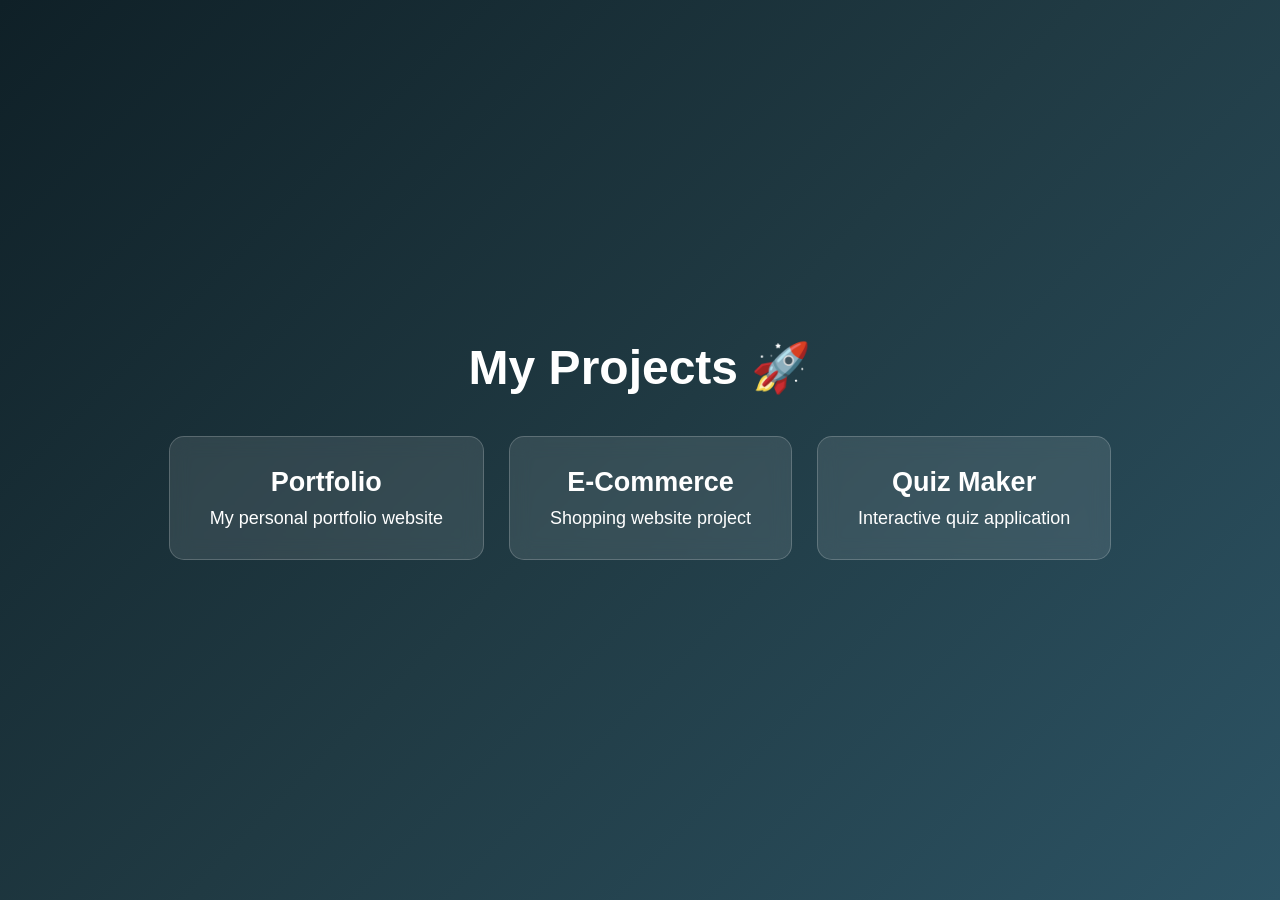
==== commit 96454079: "final fix homepage and css" ====
--- a/index.html
+++ b/index.html
@@ -12,17 +12,17 @@
         <div class="cards">
 
             <a href="portfolio/index.html" class="card">
-                <h2>💼 Portfolio</h2>
+                <h2> Portfolio</h2>
                 <p>My personal portfolio website</p>
             </a>
 
             <a href="E-Commerce/index.html" class="card">
-                <h2>🛒 E-Commerce</h2>
+                <h2> E-Commerce</h2>
                 <p>Shopping website project</p>
             </a>
 
             <a href="quiz-maker/index.html" class="card">
-                <h2>🧠 Quiz Maker</h2>
+                <h2> Quiz Maker</h2>
                 <p>Interactive quiz application</p>
             </a>
 
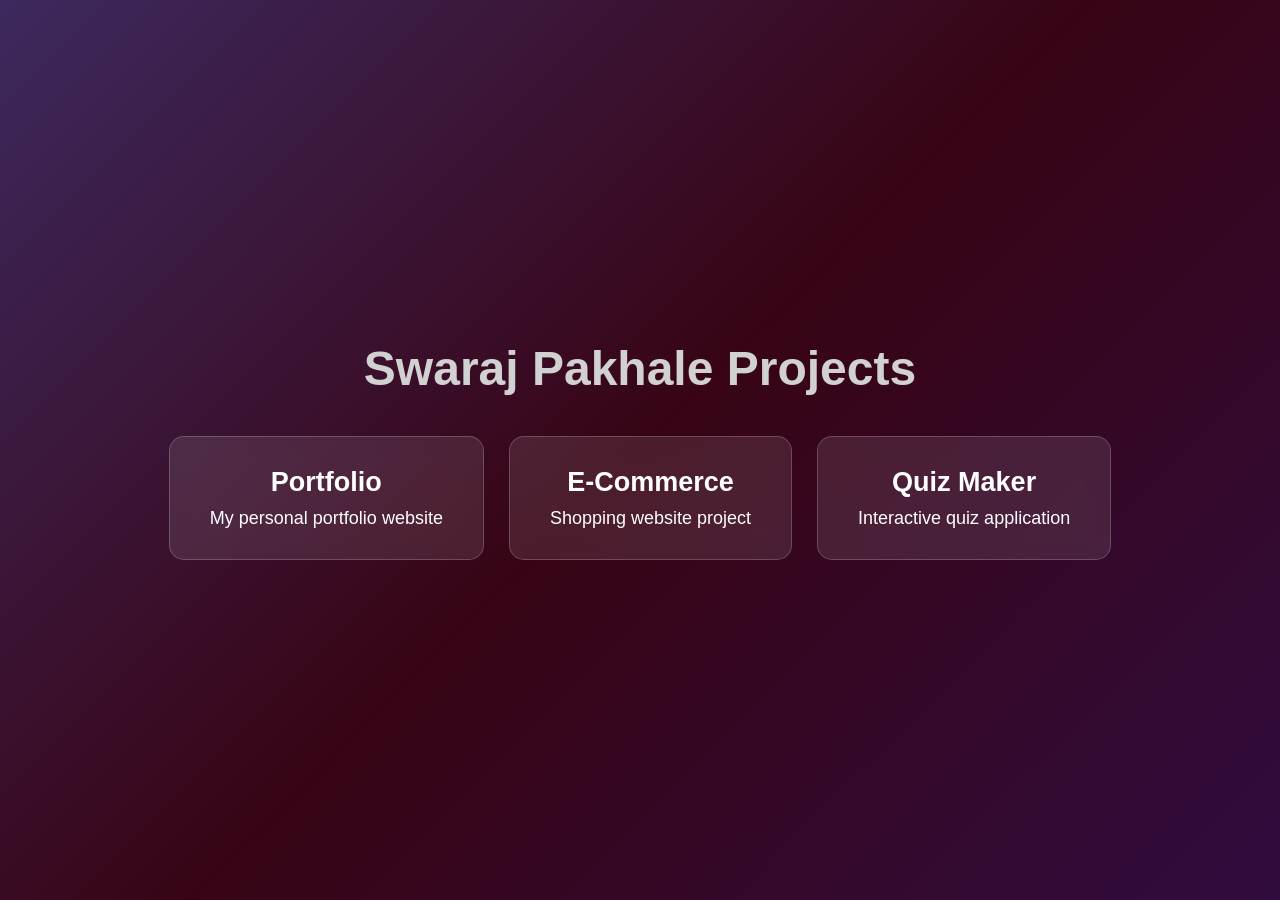
==== commit 83ff9327: "final fix homepage and css" ====
--- a/index.html
+++ b/index.html
@@ -7,7 +7,7 @@
 <body>
 
     <div class="container">
-        <h1>My Projects 🚀</h1>
+        <h1>Swaraj Pakhale Projects </h1>
 
         <div class="cards">
 
--- a/style.css
+++ b/style.css
@@ -8,12 +8,12 @@
 /* Background */
 body {
     font-family: 'Segoe UI', sans-serif;
-    background: linear-gradient(135deg, #0f2027, #203a43, #2c5364);
+    background: linear-gradient(135deg, #3d295e, #380415, #300c3e);
     height: 100vh;
     display: flex;
     justify-content: center;
     align-items: center;
-    color: white;
+    color: rgb(209, 209, 209);
 }
 
 /* Container */
